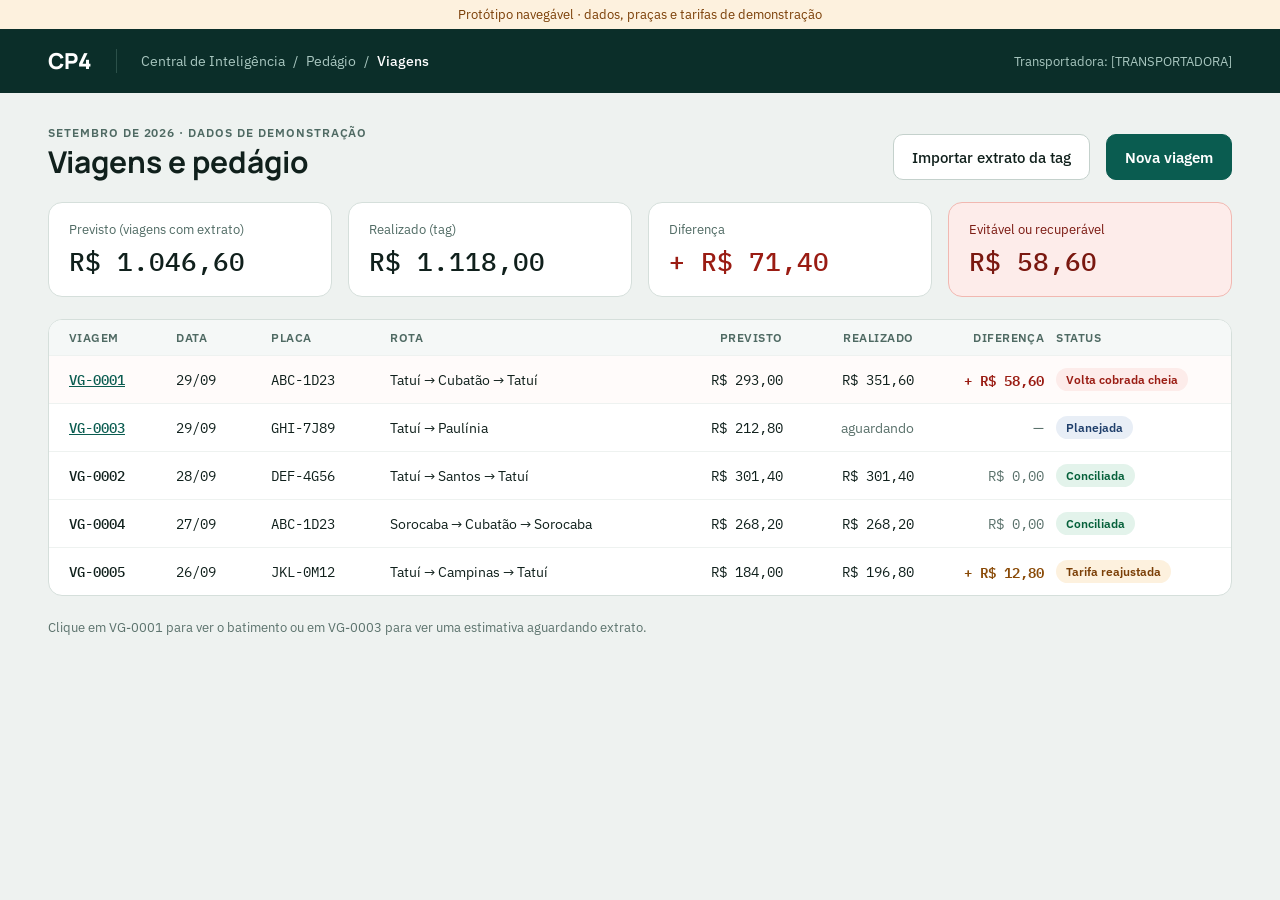
==== index.html @ c58ae8fb "Protótipo navegável da régua de pedágio (6 telas) Co-Authored-By: Claude Opus 5.5 <noreply@anthropic" ====
<!doctype html>
<html lang="pt-BR">
<head>
<meta charset="utf-8">
<meta name="viewport" content="width=device-width, initial-scale=1">
<title>Viagens e pedágio · CP4</title>
<link rel="stylesheet" href="assets/style.css">
</head>
<body>
<div class="demo-bar">Protótipo navegável · dados, praças e tarifas de demonstração</div>
<header class="hdr">
  <div class="logo">CP4</div><div class="sep"></div>
  <nav aria-label="Navegação"><span>Central de Inteligência</span><span>/</span><span>Pedágio</span><span>/</span><span class="cur">Viagens</span></nav>
  <div class="sp"></div><span class="tenant">Transportadora: [TRANSPORTADORA]</span>
</header>

<main>
  <div class="titlebar">
    <div><span class="eyebrow">Setembro de 2026 · dados de demonstração</span><h1>Viagens e pedágio</h1></div>
    <a class="btn" href="importar.html">Importar extrato da tag</a>
    <a class="btn btn-p" href="nova-viagem.html">Nova viagem</a>
  </div>

  <div class="kpis">
    <div class="kpi"><span class="l">Previsto (viagens com extrato)</span><span class="v num">R$ 1.046,60</span></div>
    <div class="kpi"><span class="l">Realizado (tag)</span><span class="v num">R$ 1.118,00</span></div>
    <div class="kpi"><span class="l">Diferença</span><span class="v num red" style="font-weight:500">+ R$ 71,40</span></div>
    <div class="kpi bad"><span class="l">Evitável ou recuperável</span><span class="v num">R$ 58,60</span></div>
  </div>

  <div class="tbl">
    <div class="th" style="grid-template-columns:.8fr .7fr .9fr 2.2fr 1fr 1fr 1fr 1.3fr"><span>Viagem</span><span>Data</span><span>Placa</span><span>Rota</span><span class="r">Previsto</span><span class="r">Realizado</span><span class="r">Diferença</span><span>Status</span></div>
    <a class="tr hot" href="batimento.html" style="grid-template-columns:.8fr .7fr .9fr 2.2fr 1fr 1fr 1fr 1.3fr"><span class="num link-id">VG-0001</span><span class="num">29/09</span><span class="num">ABC-1D23</span><span>Tatuí → Cubatão → Tatuí</span><span class="num r">R$ 293,00</span><span class="num r">R$ 351,60</span><span class="num r red">+ R$ 58,60</span><span class="pill bad">Volta cobrada cheia</span></a>
    <a class="tr" href="estimativa.html" style="grid-template-columns:.8fr .7fr .9fr 2.2fr 1fr 1fr 1fr 1.3fr"><span class="num link-id">VG-0003</span><span class="num">29/09</span><span class="num">GHI-7J89</span><span>Tatuí → Paulínia</span><span class="num r">R$ 212,80</span><span class="r grey">aguardando</span><span class="r grey">—</span><span class="pill info">Planejada</span></a>
    <div class="tr" style="grid-template-columns:.8fr .7fr .9fr 2.2fr 1fr 1fr 1fr 1.3fr"><span class="num" style="font-weight:500">VG-0002</span><span class="num">28/09</span><span class="num">DEF-4G56</span><span>Tatuí → Santos → Tatuí</span><span class="num r">R$ 301,40</span><span class="num r">R$ 301,40</span><span class="num r grey">R$ 0,00</span><span class="pill ok">Conciliada</span></div>
    <div class="tr" style="grid-template-columns:.8fr .7fr .9fr 2.2fr 1fr 1fr 1fr 1.3fr"><span class="num" style="font-weight:500">VG-0004</span><span class="num">27/09</span><span class="num">ABC-1D23</span><span>Sorocaba → Cubatão → Sorocaba</span><span class="num r">R$ 268,20</span><span class="num r">R$ 268,20</span><span class="num r grey">R$ 0,00</span><span class="pill ok">Conciliada</span></div>
    <div class="tr" style="grid-template-columns:.8fr .7fr .9fr 2.2fr 1fr 1fr 1fr 1.3fr"><span class="num" style="font-weight:500">VG-0005</span><span class="num">26/09</span><span class="num">JKL-0M12</span><span>Tatuí → Campinas → Tatuí</span><span class="num r">R$ 184,00</span><span class="num r">R$ 196,80</span><span class="num r amber">+ R$ 12,80</span><span class="pill warn">Tarifa reajustada</span></div>
  </div>
  <p class="note" style="font-size:13px">Clique em VG-0001 para ver o batimento ou em VG-0003 para ver uma estimativa aguardando extrato.</p>
</main>
</body>
</html>
---- assets/style.css ----
@import url('https://fonts.googleapis.com/css2?family=Manrope:wght@500;600;700;800&family=IBM+Plex+Sans:wght@400;500;600&family=IBM+Plex+Mono:wght@400;500&display=swap');

:root{
  --bg:#EEF2F0;--card:#FFFFFF;--ink:#10201C;--muted:#4F6A63;--faint:#5B726C;
  --line:#D5DFDB;--line2:#EEF2F0;--head:#F5F8F7;--field:#C4D1CC;
  --brand:#0A5C50;--brand-dk:#0B2E29;
  --ok-bg:#E3F3EB;--ok:#05603A;--ok-line:#A9D5C2;
  --bad-bg:#FDECEA;--bad:#9A1C13;--bad-line:#F1B8B1;
  --warn-bg:#FDF1DE;--warn:#7A3E06;--warn-line:#F0CF9C;
  --info-bg:#E8EEF6;--info:#1F3F6B;
}
*{box-sizing:border-box}
body{margin:0;background:var(--bg);font-family:'IBM Plex Sans',system-ui,sans-serif;color:var(--ink);min-width:1280px}
a{color:var(--brand)}a:hover{color:#073F37}
button{font-family:inherit;cursor:pointer}
h1{margin:0;font-family:Manrope,sans-serif;font-weight:700;font-size:30px;line-height:1.2}
.num{font-family:'IBM Plex Mono',ui-monospace,monospace;font-variant-numeric:tabular-nums}
.display{font-family:Manrope,sans-serif;font-weight:700}

.demo-bar{background:#FDF1DE;color:#7A3E06;font-size:13px;text-align:center;padding:6px 16px}
.hdr{height:64px;padding:0 48px;background:var(--brand-dk);color:#E7F1EE;display:flex;align-items:center;gap:24px}
.hdr .logo{font-family:Manrope,sans-serif;font-weight:800;font-size:22px;letter-spacing:.02em;color:#fff}
.hdr .sep{width:1px;height:24px;background:#2B5049}
.hdr nav{display:flex;gap:8px;align-items:center;font-size:14px;color:#A9C7C0}
.hdr nav a{color:#A9C7C0}
.hdr nav .cur{color:#fff;font-weight:500}
.hdr .sp{flex-grow:1}
.hdr .tenant{font-size:13px;color:#A9C7C0}

main{max-width:1440px;margin:0 auto;padding:32px 48px;display:flex;flex-direction:column;gap:22px}
.row{display:flex;gap:32px;align-items:flex-start}
.eyebrow{font-size:12px;font-weight:600;letter-spacing:.08em;text-transform:uppercase;color:var(--muted)}
.titlebar{display:flex;align-items:flex-end;gap:16px}
.titlebar>div{display:flex;flex-direction:column;gap:4px;flex-grow:1}

.card{background:var(--card);border:1px solid var(--line);border-radius:16px}
.pad{padding:28px}
.stack{display:flex;flex-direction:column}
.g4{gap:4px}.g6{gap:6px}.g8{gap:8px}.g12{gap:12px}.g16{gap:16px}.g20{gap:20px}.g22{gap:22px}

.kpis{display:grid;grid-template-columns:repeat(4,minmax(0,1fr));gap:16px}
.kpi{background:var(--card);border:1px solid var(--line);border-radius:14px;padding:18px 20px;display:flex;flex-direction:column;gap:6px}
.kpi .l{font-size:13px;color:var(--muted)}
.kpi .v{font-size:26px;font-weight:500}
.kpi.bad{background:var(--bad-bg);border-color:var(--bad-line);color:#7A1810}
.kpi.ok{background:var(--ok-bg);border-color:var(--ok-line);color:var(--ok)}
.kpi.warn{background:var(--warn-bg);border-color:var(--warn-line);color:var(--warn)}
.kpi.bad .l,.kpi.ok .l,.kpi.warn .l{color:inherit}

.btn{display:inline-flex;align-items:center;justify-content:center;height:46px;padding:0 18px;border:1px solid var(--field);border-radius:10px;background:#fff;color:var(--ink);font-size:15px;font-weight:500;text-decoration:none;white-space:nowrap}
.btn:hover{color:var(--ink);background:#F7FAF9}
.btn-p{border-color:var(--brand);background:var(--brand);color:#fff;font-weight:600}
.btn-p:hover{background:#084A40;color:#fff}
.seg{min-width:52px;height:44px;padding:0 14px;border-radius:10px;border:1px solid var(--field);background:#fff;color:var(--ink);font-size:14px;font-weight:500}
.seg[aria-pressed="true"]{border-color:var(--brand);background:var(--brand);color:#fff;font-weight:600}

.pill{justify-self:start;display:inline-block;padding:4px 10px;border-radius:999px;font-size:12px;font-weight:600}
.pill.ok{background:var(--ok-bg);color:var(--ok)}
.pill.bad{background:var(--bad-bg);color:var(--bad)}
.pill.warn{background:var(--warn-bg);color:var(--warn)}
.pill.info{background:var(--info-bg);color:var(--info)}
.pill.load{background:#E1EFEA;color:#0A4F45;font-size:13px}
.pill.empty{background:#F1EEE6;color:#5C4A1E;font-size:13px}
.code{font-family:'IBM Plex Mono',monospace;font-size:12px;padding:3px 8px;border-radius:6px;background:var(--bad-bg);color:var(--bad)}

.tbl{background:var(--card);border:1px solid var(--line);border-radius:14px;overflow:hidden}
.tbl .cap{display:flex;align-items:center;gap:12px;padding:14px 20px;border-bottom:1px solid #E3EAE7}
.tbl .cap .t{font-family:Manrope,sans-serif;font-weight:700;font-size:16px}
.tbl .cap .s{font-size:13px;color:var(--muted)}
.tr{display:grid;gap:12px;padding:12px 20px;border-top:1px solid var(--line2);align-items:center;font-size:14px;color:var(--ink);text-decoration:none}
.th{display:grid;gap:12px;padding:10px 20px;background:var(--head);font-size:12px;font-weight:600;letter-spacing:.04em;text-transform:uppercase;color:var(--muted)}
.r{text-align:right}
.tr .sub{font-size:12px;color:var(--faint)}
a.tr:hover{background:#F2F8F6}
.tr.hot{background:#FFFBFA}
.link-id{font-weight:500;color:var(--brand);text-decoration:underline}
.red{color:var(--bad);font-weight:600}.amber{color:#8A4B08;font-weight:600}.grey{color:var(--faint)}
.foot{display:flex;justify-content:space-between;padding:14px 20px;border-top:1px solid var(--line);font-weight:600;font-size:14px}

.field{display:flex;flex-direction:column;gap:6px}
.field label,.field .lab{font-size:13px;font-weight:500;color:var(--muted)}
.field input{height:46px;padding:0 14px;border:1px solid var(--field);border-radius:10px;font-size:15px;font-family:inherit;color:var(--ink);background:#F7FAF9}
.leg{display:flex;flex-direction:column;gap:14px;padding:18px;border:1px solid var(--line);border-radius:12px}
.leg-h{display:flex;align-items:center;gap:10px;font-weight:600;font-size:15px}
.badge{width:26px;height:26px;border-radius:13px;background:var(--brand-dk);color:#fff;font-size:13px;font-weight:600;display:flex;align-items:center;justify-content:center;flex-shrink:0}
.note{font-size:12px;line-height:1.5;color:var(--faint);margin:0}
.banner{display:flex;gap:16px;align-items:center;background:#fff;border-radius:14px;padding:20px 22px}
.banner.bad{border:1px solid var(--bad-line)}
.banner.ok{border:1px solid var(--ok-line)}
.banner .t{font-family:Manrope,sans-serif;font-weight:700;font-size:17px}
.banner .d{font-size:14px;color:#33483F;line-height:1.5}
.strip{display:flex;align-items:center;gap:12px;padding:12px 16px;background:#fff;border:1px dashed #B7C6C0;border-radius:12px}
.strip .lab{font-size:13px;font-weight:500;color:var(--muted)}
.hide{display:none!important}
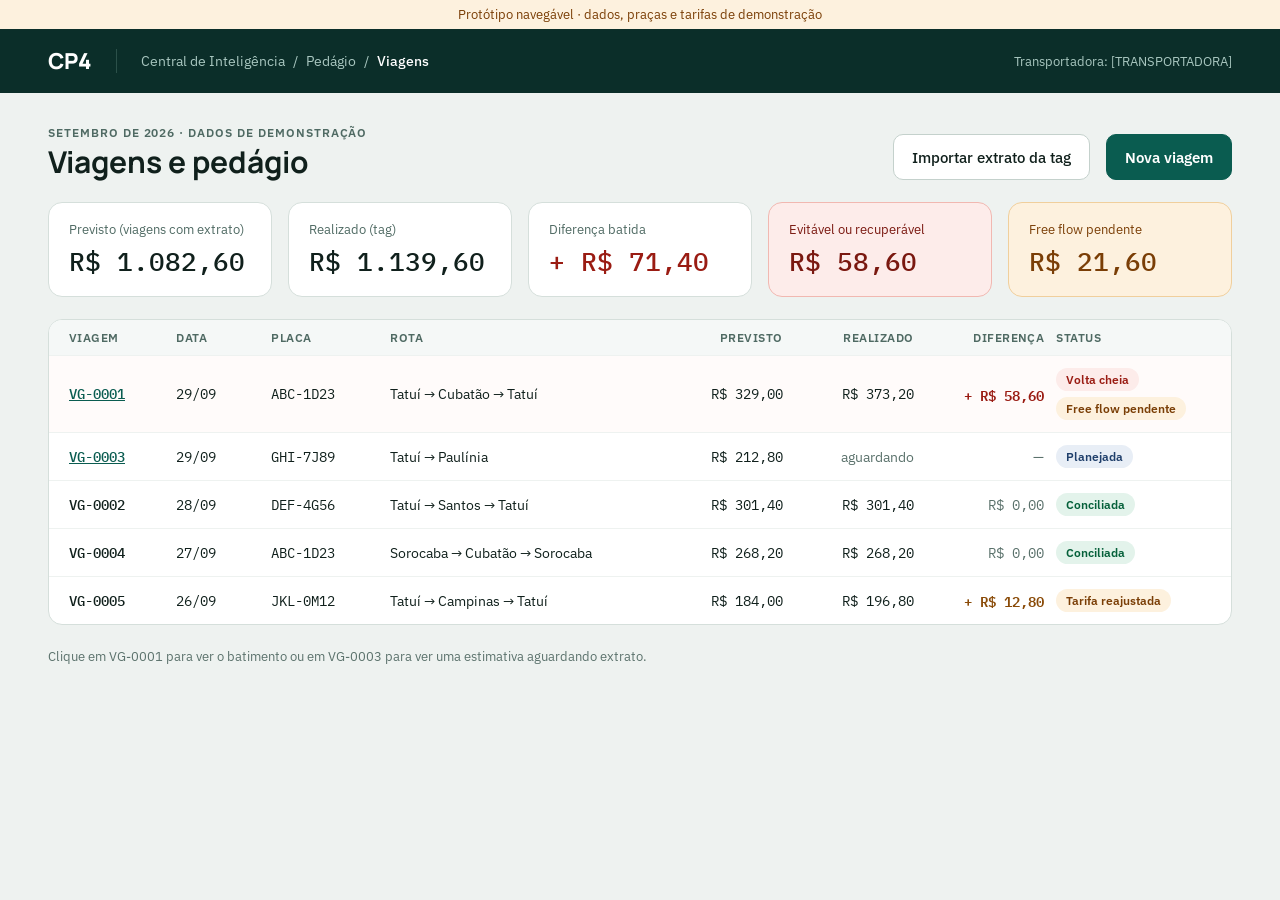
==== commit 0b6d5265: "Inclui free flow: pórtico na rota e alerta FREE_FLOW_PENDENTE Co-Authored-By: Claude Opus 5.5 <norep" ====
--- a/index.html
+++ b/index.html
@@ -21,16 +21,17 @@
     <a class="btn btn-p" href="nova-viagem.html">Nova viagem</a>
   </div>
 
-  <div class="kpis">
-    <div class="kpi"><span class="l">Previsto (viagens com extrato)</span><span class="v num">R$ 1.046,60</span></div>
-    <div class="kpi"><span class="l">Realizado (tag)</span><span class="v num">R$ 1.118,00</span></div>
-    <div class="kpi"><span class="l">Diferença</span><span class="v num red" style="font-weight:500">+ R$ 71,40</span></div>
+  <div class="kpis k5">
+    <div class="kpi"><span class="l">Previsto (viagens com extrato)</span><span class="v num">R$ 1.082,60</span></div>
+    <div class="kpi"><span class="l">Realizado (tag)</span><span class="v num">R$ 1.139,60</span></div>
+    <div class="kpi"><span class="l">Diferença batida</span><span class="v num red" style="font-weight:500">+ R$ 71,40</span></div>
     <div class="kpi bad"><span class="l">Evitável ou recuperável</span><span class="v num">R$ 58,60</span></div>
+    <div class="kpi warn"><span class="l">Free flow pendente</span><span class="v num">R$ 21,60</span></div>
   </div>
 
   <div class="tbl">
     <div class="th" style="grid-template-columns:.8fr .7fr .9fr 2.2fr 1fr 1fr 1fr 1.3fr"><span>Viagem</span><span>Data</span><span>Placa</span><span>Rota</span><span class="r">Previsto</span><span class="r">Realizado</span><span class="r">Diferença</span><span>Status</span></div>
-    <a class="tr hot" href="batimento.html" style="grid-template-columns:.8fr .7fr .9fr 2.2fr 1fr 1fr 1fr 1.3fr"><span class="num link-id">VG-0001</span><span class="num">29/09</span><span class="num">ABC-1D23</span><span>Tatuí → Cubatão → Tatuí</span><span class="num r">R$ 293,00</span><span class="num r">R$ 351,60</span><span class="num r red">+ R$ 58,60</span><span class="pill bad">Volta cobrada cheia</span></a>
+    <a class="tr hot" href="batimento.html" style="grid-template-columns:.8fr .7fr .9fr 2.2fr 1fr 1fr 1fr 1.3fr"><span class="num link-id">VG-0001</span><span class="num">29/09</span><span class="num">ABC-1D23</span><span>Tatuí → Cubatão → Tatuí</span><span class="num r">R$ 329,00</span><span class="num r">R$ 373,20</span><span class="num r red">+ R$ 58,60</span><span style="display:flex;gap:6px;flex-wrap:wrap"><span class="pill bad">Volta cheia</span><span class="pill warn">Free flow pendente</span></span></a>
     <a class="tr" href="estimativa.html" style="grid-template-columns:.8fr .7fr .9fr 2.2fr 1fr 1fr 1fr 1.3fr"><span class="num link-id">VG-0003</span><span class="num">29/09</span><span class="num">GHI-7J89</span><span>Tatuí → Paulínia</span><span class="num r">R$ 212,80</span><span class="r grey">aguardando</span><span class="r grey">—</span><span class="pill info">Planejada</span></a>
     <div class="tr" style="grid-template-columns:.8fr .7fr .9fr 2.2fr 1fr 1fr 1fr 1.3fr"><span class="num" style="font-weight:500">VG-0002</span><span class="num">28/09</span><span class="num">DEF-4G56</span><span>Tatuí → Santos → Tatuí</span><span class="num r">R$ 301,40</span><span class="num r">R$ 301,40</span><span class="num r grey">R$ 0,00</span><span class="pill ok">Conciliada</span></div>
     <div class="tr" style="grid-template-columns:.8fr .7fr .9fr 2.2fr 1fr 1fr 1fr 1.3fr"><span class="num" style="font-weight:500">VG-0004</span><span class="num">27/09</span><span class="num">ABC-1D23</span><span>Sorocaba → Cubatão → Sorocaba</span><span class="num r">R$ 268,20</span><span class="num r">R$ 268,20</span><span class="num r grey">R$ 0,00</span><span class="pill ok">Conciliada</span></div>
--- a/assets/style.css
+++ b/assets/style.css
@@ -59,6 +59,9 @@
 .pill.bad{background:var(--bad-bg);color:var(--bad)}
 .pill.warn{background:var(--warn-bg);color:var(--warn)}
 .pill.info{background:var(--info-bg);color:var(--info)}
+.pill.ff{background:#E8EEF6;color:#1F3F6B;font-size:11px;padding:2px 8px}
+.banner.warn{border:1px solid var(--warn-line)}
+.kpis.k5{grid-template-columns:repeat(5,minmax(0,1fr))}
 .pill.load{background:#E1EFEA;color:#0A4F45;font-size:13px}
 .pill.empty{background:#F1EEE6;color:#5C4A1E;font-size:13px}
 .code{font-family:'IBM Plex Mono',monospace;font-size:12px;padding:3px 8px;border-radius:6px;background:var(--bad-bg);color:var(--bad)}
